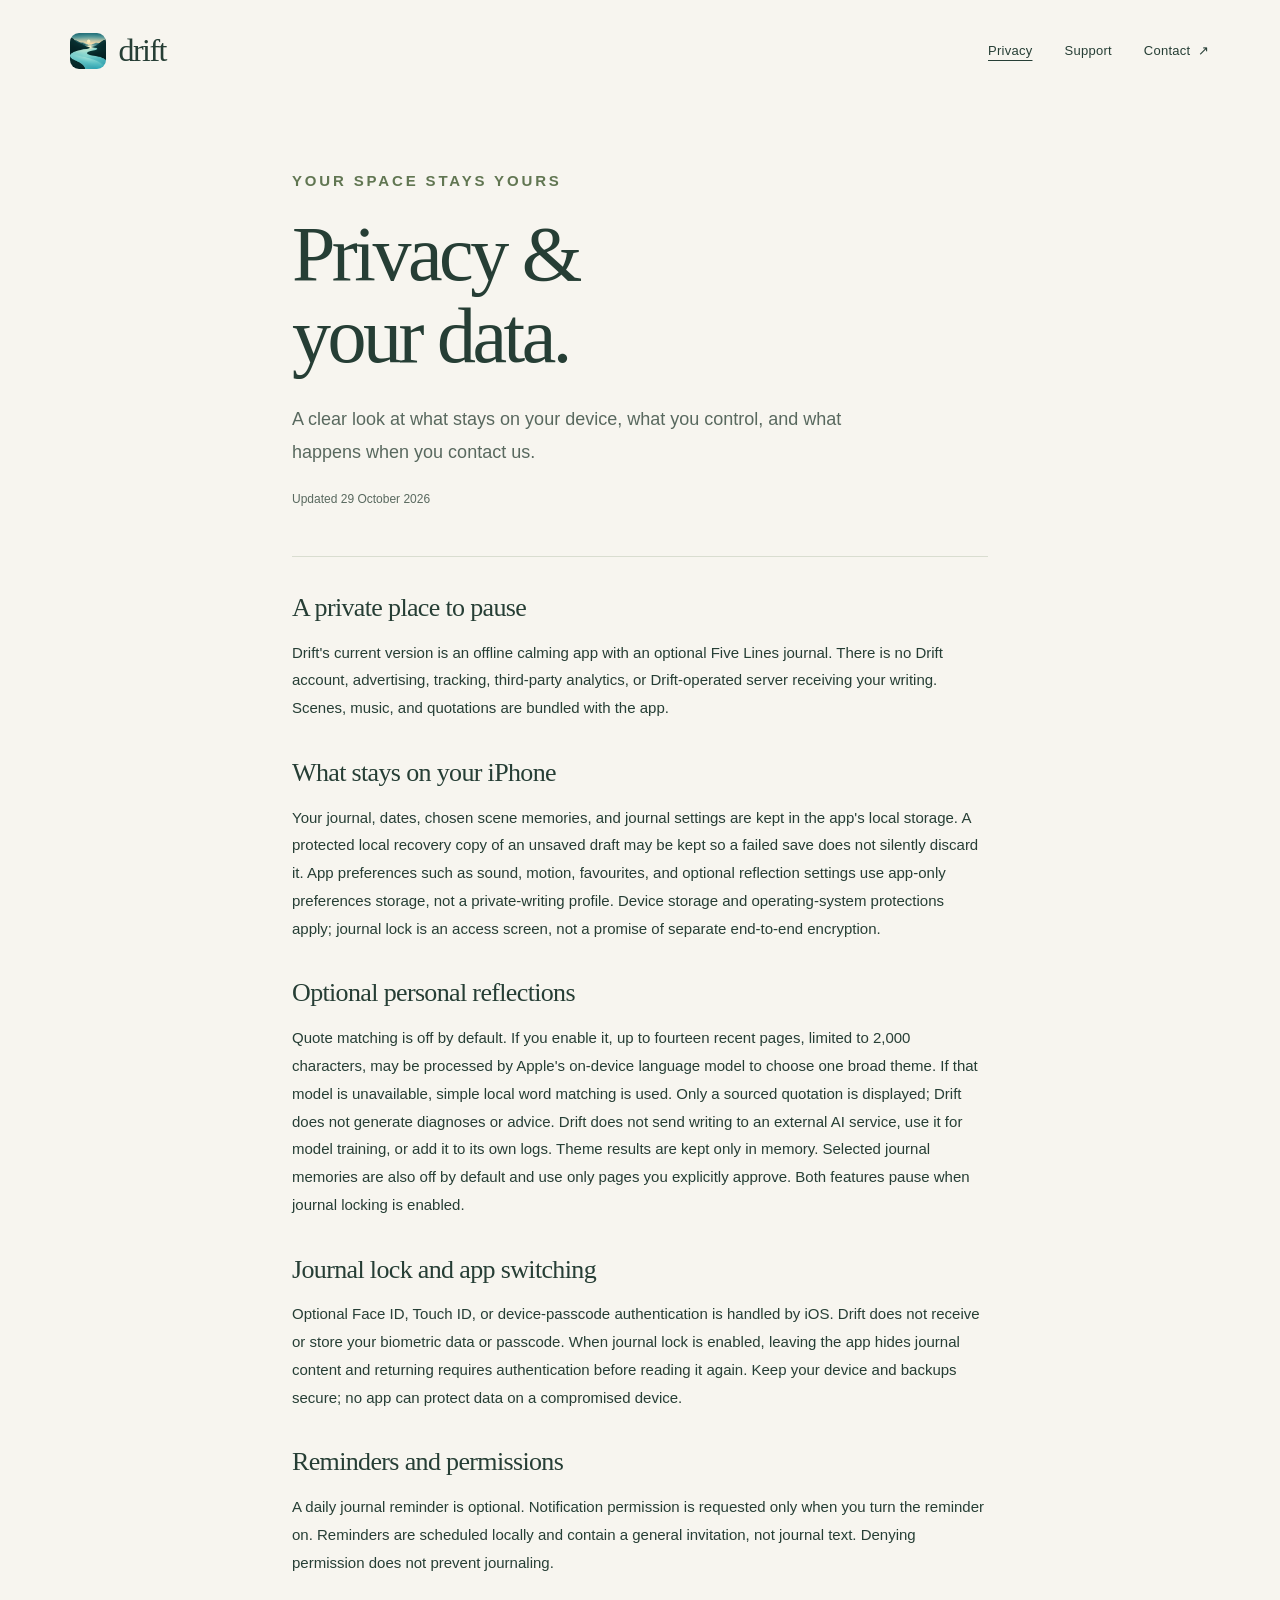
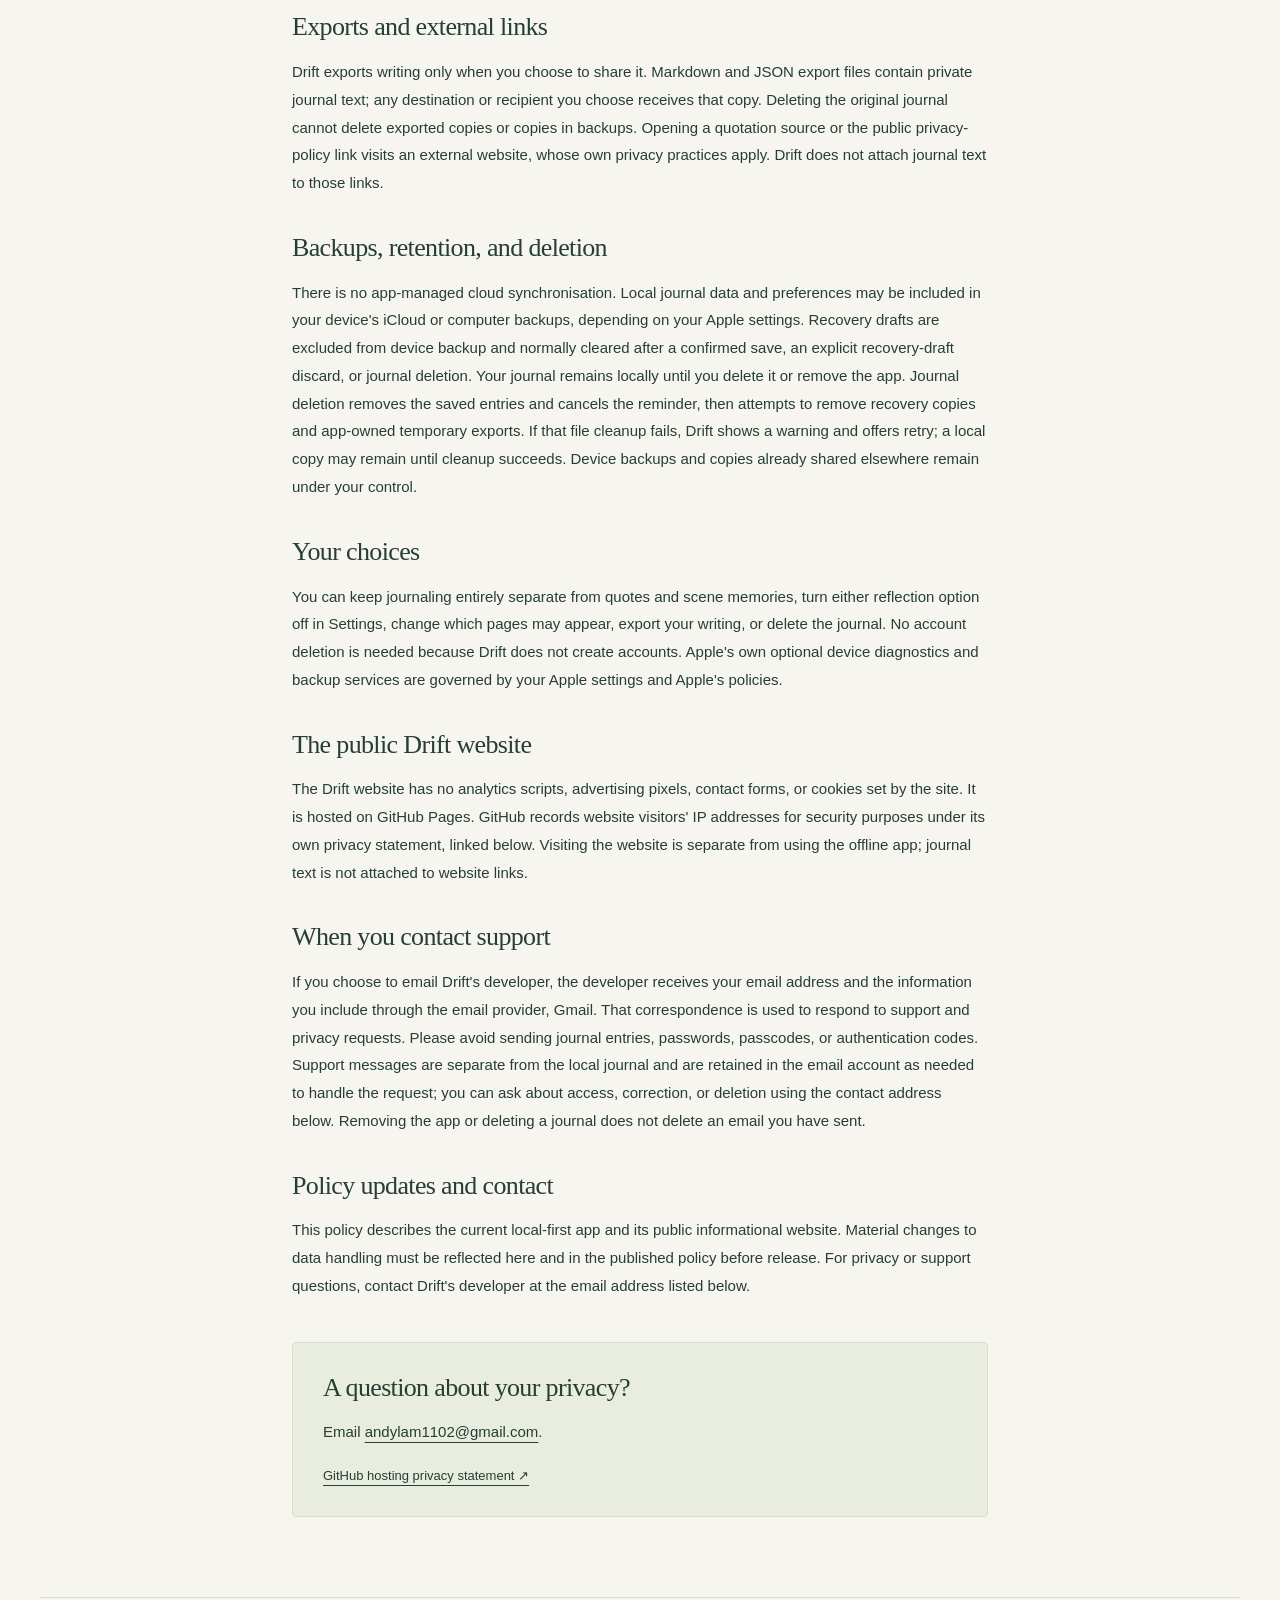
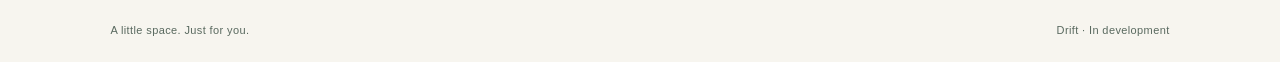
==== privacy/index.html @ 99b22d8b "Publish Drift privacy and support website" ====
<!doctype html>
<html lang="en">
<head>
  <meta charset="utf-8">
  <meta name="viewport" content="width=device-width, initial-scale=1">
  <meta name="color-scheme" content="light">
  <meta name="description" content="How Drift handles your journal, local storage, optional reflections, and support requests. Read the current privacy policy.">
  <title>Privacy &amp; your data — Drift</title>
  <link rel="canonical" href="https://shortycorgi.github.io/drift-website/privacy/">
  <meta property="og:type" content="website">
  <meta property="og:site_name" content="Drift">
  <meta property="og:title" content="Privacy &amp; your data — Drift">
  <meta property="og:description" content="How Drift handles your journal, local storage, optional reflections, and support requests. Read the current privacy policy.">
  <meta property="og:url" content="https://shortycorgi.github.io/drift-website/privacy/">
  <meta property="og:image" content="https://shortycorgi.github.io/drift-website/assets/app-icon.png">
  <meta property="og:image:alt" content="Drift app icon">
  <meta name="referrer" content="no-referrer">
  <link rel="icon" type="image/png" href="../assets/app-icon.png">
  <link rel="stylesheet" href="../styles.css">
</head>
<body class="document">
  <a class="skip-link" href="#main">Skip to content</a>
  <header class="site-header"><a class="brand" href="../" aria-label="Drift home"><img src="../assets/app-icon.png" width="36" height="36" alt=""><span>drift</span></a><nav aria-label="Main navigation"><a href="../privacy/" aria-current="page">Privacy</a><a href="../support/">Support</a><a href="mailto:andylam1102@gmail.com">Contact<span class="sr-only"> by email</span> <span aria-hidden="true">↗</span></a></nav></header>
  <main id="main" class="reading"><div class="page-heading"><p class="eyebrow">Your space stays yours</p><h1>Privacy &amp;<br>your data.</h1><p class="intro">A clear look at what stays on your device, what you control, and what happens when you contact us.</p><p class="updated">Updated 29 October 2026</p></div><div class="policy-sections"><section id="overview" data-policy-section="overview"><h2>A private place to pause</h2><p>Drift&#39;s current version is an offline calming app with an optional Five Lines journal. There is no Drift account, advertising, tracking, third-party analytics, or Drift-operated server receiving your writing. Scenes, music, and quotations are bundled with the app.</p></section>
<section id="storage" data-policy-section="storage"><h2>What stays on your iPhone</h2><p>Your journal, dates, chosen scene memories, and journal settings are kept in the app&#39;s local storage. A protected local recovery copy of an unsaved draft may be kept so a failed save does not silently discard it. App preferences such as sound, motion, favourites, and optional reflection settings use app-only preferences storage, not a private-writing profile. Device storage and operating-system protections apply; journal lock is an access screen, not a promise of separate end-to-end encryption.</p></section>
<section id="reflections" data-policy-section="reflections"><h2>Optional personal reflections</h2><p>Quote matching is off by default. If you enable it, up to fourteen recent pages, limited to 2,000 characters, may be processed by Apple&#39;s on-device language model to choose one broad theme. If that model is unavailable, simple local word matching is used. Only a sourced quotation is displayed; Drift does not generate diagnoses or advice. Drift does not send writing to an external AI service, use it for model training, or add it to its own logs. Theme results are kept only in memory. Selected journal memories are also off by default and use only pages you explicitly approve. Both features pause when journal locking is enabled.</p></section>
<section id="lock" data-policy-section="lock"><h2>Journal lock and app switching</h2><p>Optional Face ID, Touch ID, or device-passcode authentication is handled by iOS. Drift does not receive or store your biometric data or passcode. When journal lock is enabled, leaving the app hides journal content and returning requires authentication before reading it again. Keep your device and backups secure; no app can protect data on a compromised device.</p></section>
<section id="reminders" data-policy-section="reminders"><h2>Reminders and permissions</h2><p>A daily journal reminder is optional. Notification permission is requested only when you turn the reminder on. Reminders are scheduled locally and contain a general invitation, not journal text. Denying permission does not prevent journaling.</p></section>
<section id="sharing" data-policy-section="sharing"><h2>Exports and external links</h2><p>Drift exports writing only when you choose to share it. Markdown and JSON export files contain private journal text; any destination or recipient you choose receives that copy. Deleting the original journal cannot delete exported copies or copies in backups. Opening a quotation source or the public privacy-policy link visits an external website, whose own privacy practices apply. Drift does not attach journal text to those links.</p></section>
<section id="backups" data-policy-section="backups"><h2>Backups, retention, and deletion</h2><p>There is no app-managed cloud synchronisation. Local journal data and preferences may be included in your device&#39;s iCloud or computer backups, depending on your Apple settings. Recovery drafts are excluded from device backup and normally cleared after a confirmed save, an explicit recovery-draft discard, or journal deletion. Your journal remains locally until you delete it or remove the app. Journal deletion removes the saved entries and cancels the reminder, then attempts to remove recovery copies and app-owned temporary exports. If that file cleanup fails, Drift shows a warning and offers retry; a local copy may remain until cleanup succeeds. Device backups and copies already shared elsewhere remain under your control.</p></section>
<section id="control" data-policy-section="control"><h2>Your choices</h2><p>You can keep journaling entirely separate from quotes and scene memories, turn either reflection option off in Settings, change which pages may appear, export your writing, or delete the journal. No account deletion is needed because Drift does not create accounts. Apple&#39;s own optional device diagnostics and backup services are governed by your Apple settings and Apple&#39;s policies.</p></section>
<section id="website" data-policy-section="website"><h2>The public Drift website</h2><p>The Drift website has no analytics scripts, advertising pixels, contact forms, or cookies set by the site. It is hosted on GitHub Pages. GitHub records website visitors&#39; IP addresses for security purposes under its own privacy statement, linked below. Visiting the website is separate from using the offline app; journal text is not attached to website links.</p></section>
<section id="support" data-policy-section="support"><h2>When you contact support</h2><p>If you choose to email Drift&#39;s developer, the developer receives your email address and the information you include through the email provider, Gmail. That correspondence is used to respond to support and privacy requests. Please avoid sending journal entries, passwords, passcodes, or authentication codes. Support messages are separate from the local journal and are retained in the email account as needed to handle the request; you can ask about access, correction, or deletion using the contact address below. Removing the app or deleting a journal does not delete an email you have sent.</p></section>
<section id="changes" data-policy-section="changes"><h2>Policy updates and contact</h2><p>This policy describes the current local-first app and its public informational website. Material changes to data handling must be reflected here and in the published policy before release. For privacy or support questions, contact Drift&#39;s developer at the email address listed below.</p></section></div><aside class="contact-panel" aria-label="Privacy contact"><h2>A question about your privacy?</h2><p>Email <a href="mailto:andylam1102@gmail.com">andylam1102@gmail.com</a>.</p><p class="small"><a href="https://docs.github.com/en/site-policy/privacy-policies/github-general-privacy-statement" rel="noreferrer">GitHub hosting privacy statement <span aria-hidden="true">↗</span></a></p></aside></main>
  <footer class="site-footer"><span>A little space. Just for you.</span><span>Drift · In development</span></footer>
</body>
</html>
---- styles.css ----
:root{--cream:#f3f0e7;--paper:#f7f5ef;--ink:#263e35;--muted:#59695f;--sage:#c7d6b7;--line:#d9ddd0;font-family:-apple-system,BlinkMacSystemFont,"Segoe UI",sans-serif;font-synthesis:none;color:var(--ink);background:var(--paper)}*{box-sizing:border-box}html{scroll-behavior:smooth}body{margin:0}a{color:inherit;text-underline-offset:5px}a:hover{text-decoration-thickness:2px}a:focus-visible{outline:3px solid #779b5d;outline-offset:6px;border-radius:2px}.skip-link{position:absolute;top:12px;left:20px;padding:12px 18px;color:#142c22;background:var(--cream);z-index:10;transform:translateY(-180%)}.skip-link:focus{transform:translateY(0)}.site-header{display:flex;align-items:center;justify-content:space-between;gap:24px;padding:32px 5.5%;position:relative;z-index:2}.brand{display:inline-flex;align-items:center;gap:12px;text-decoration:none;font:32px Georgia,"Times New Roman",serif;letter-spacing:-1.5px}.brand img{border-radius:9px;object-fit:cover}.site-header nav{display:flex;gap:32px;font-size:13px;font-weight:500;letter-spacing:.02em}.site-header nav a{text-decoration:none}.site-header nav a:hover,.site-header nav a[aria-current]{text-decoration:underline}.site-header nav span{margin-left:4px}.site-footer{display:flex;justify-content:space-between;gap:20px;padding:26px 5.5%;font-size:11px;letter-spacing:.035em;color:var(--muted)}.home{min-height:100svh;background:#12261d;color:var(--cream);position:relative;isolation:isolate}.home:before{content:"";position:absolute;inset:0;z-index:-2;background:url("./assets/moss-garden.jpg") center 52%/cover no-repeat}.home:after{content:"";position:absolute;inset:0;z-index:-1;background:linear-gradient(90deg,rgba(10,26,18,.89) 0%,rgba(10,26,18,.77) 38%,rgba(10,26,18,.23) 100%),linear-gradient(0deg,rgba(10,26,18,.8),transparent 35%)}.home .site-header{padding-top:34px}.home .site-footer{color:#d0d7c9}.home a:focus-visible{outline-color:var(--sage)}.hero{min-height:calc(100svh - 178px);padding:10vh 8.5% 60px;display:flex;flex-direction:column;justify-content:center;position:relative}.hero-content{max-width:630px;padding-bottom:7vh}.eyebrow{text-transform:uppercase;font-size:10px;font-weight:600;letter-spacing:.19em;line-height:1.5;margin:0 0 24px}.hero .eyebrow{color:var(--sage);display:flex;align-items:center;gap:10px}.hero .eyebrow span{width:6px;height:6px;background:var(--sage);border-radius:50%}h1,h2{font-family:Georgia,"Times New Roman",serif;font-weight:400}h1{font-size:clamp(66px,7.6vw,112px);line-height:1.02;letter-spacing:-.055em;margin:0 0 30px}.hero h1 em{font-weight:400;color:#d0dfbd}.hero-description{max-width:370px;font-size:16px;line-height:1.85;color:#e2e6d8;margin:0 0 26px}.hero-details{display:flex;flex-wrap:wrap;gap:10px;font-size:11px;color:#d7dfcc;line-height:1.6}.text-link{display:inline-block;margin-top:39px;font-size:12px;text-decoration:none;border-bottom:1px solid #9bad8d;padding:0 0 9px}.text-link span{margin-left:30px}.scene-caption{position:absolute;right:5.5%;bottom:34px;font-size:10px;letter-spacing:.04em;color:#d7dfcc}.scene-caption span{margin:0 8px}.reading{max-width:760px;padding:66px 32px 80px;margin:0 auto}.page-heading{padding-bottom:28px;margin-bottom:25px;border-bottom:1px solid var(--line)}.page-heading .eyebrow{color:#617652}.reading h1{font-size:clamp(52px,7vw,78px);letter-spacing:-.045em;line-height:1.06;margin-bottom:25px}.intro{font-size:18px;line-height:1.75;color:var(--muted);max-width:570px}.updated{margin:28px 0 3px;font-size:12px;color:var(--muted)}.reading section{margin:34px 0}.reading h2{font-size:26px;line-height:1.3;letter-spacing:-.025em;margin:0 0 14px}.reading p{font-size:15px;line-height:1.85;margin:0 0 18px}.reading .intro{font-size:18px}.reading .updated{font-size:12px}.reading .contact-panel{padding:28px 30px;background:#e9eddf;border:1px solid #d7dfca;border-radius:4px;margin-top:42px}.contact-panel p:last-child{margin-bottom:0}.reading .small{font-size:13px;margin-top:18px}.support-page{max-width:760px}.support-page .page-heading{border:0;padding-bottom:0;margin-bottom:24px}.email-link{display:inline-block;font-size:clamp(17px,3.2vw,24px);line-height:1.5;margin-bottom:18px;overflow-wrap:anywhere}.email-link span{margin-left:9px}.quiet-note{border-top:1px solid var(--line);padding-top:28px}.quiet-note p{color:var(--muted)}.document .site-footer{border-top:1px solid var(--line);max-width:1200px;margin:auto}.sr-only{position:absolute;width:1px;height:1px;padding:0;overflow:hidden;clip:rect(0,0,0,0);white-space:nowrap;border:0}@media(min-width:1400px){.home:before{background-position:center 56%}.hero{padding-left:12%}}@media(max-width:640px){.site-header{padding:24px 6%;gap:14px}.brand{font-size:28px;gap:8px}.brand img{width:30px;height:30px;border-radius:8px}.site-header nav{gap:16px;font-size:11px}.site-header nav span{margin-left:0}.home .site-header{padding-top:26px}.hero{min-height:calc(100svh - 155px);padding:12vh 8% 80px;justify-content:flex-start}.hero-content{padding-bottom:30px}h1{font-size:76px}.hero-description{font-size:15px;max-width:310px}.home:after{background:linear-gradient(90deg,rgba(10,26,18,.86),rgba(10,26,18,.48)),linear-gradient(0deg,rgba(10,26,18,.8),transparent 65%)}.scene-caption{right:8%;bottom:28px;font-size:9px}.site-footer{padding:23px 6%;font-size:9px;gap:12px}.reading{padding:43px 24px 50px}.reading h1{font-size:57px}.reading .intro{font-size:17px}.reading h2{font-size:24px}.reading .contact-panel{padding:24px 22px}.eyebrow{font-size:9px;letter-spacing:.16em}}@media(max-width:360px){.site-header nav{gap:11px}.brand{font-size:25px}.brand img{display:none}h1{font-size:65px}.hero-details{font-size:10px;gap:7px}.site-footer{font-size:8px}}@media(prefers-reduced-motion:reduce){html{scroll-behavior:auto}*{animation:none!important;transition:none!important}}
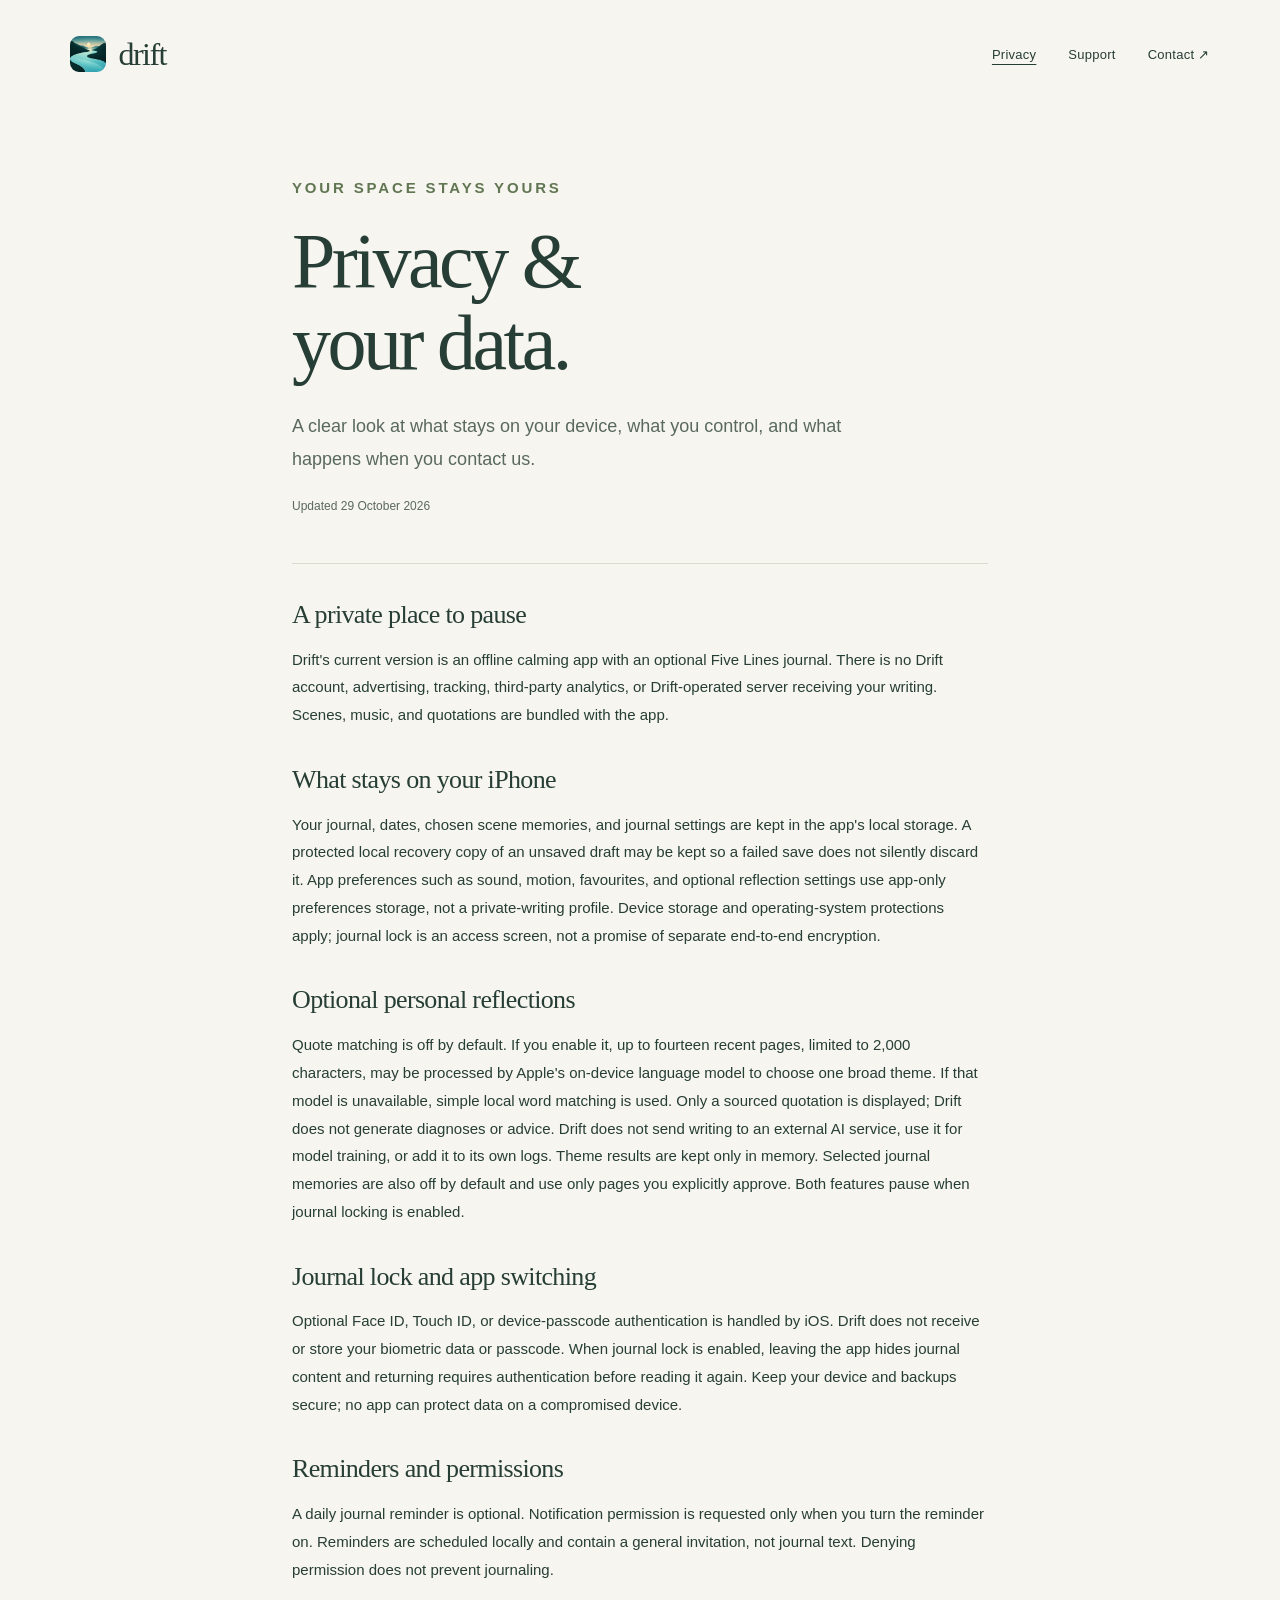
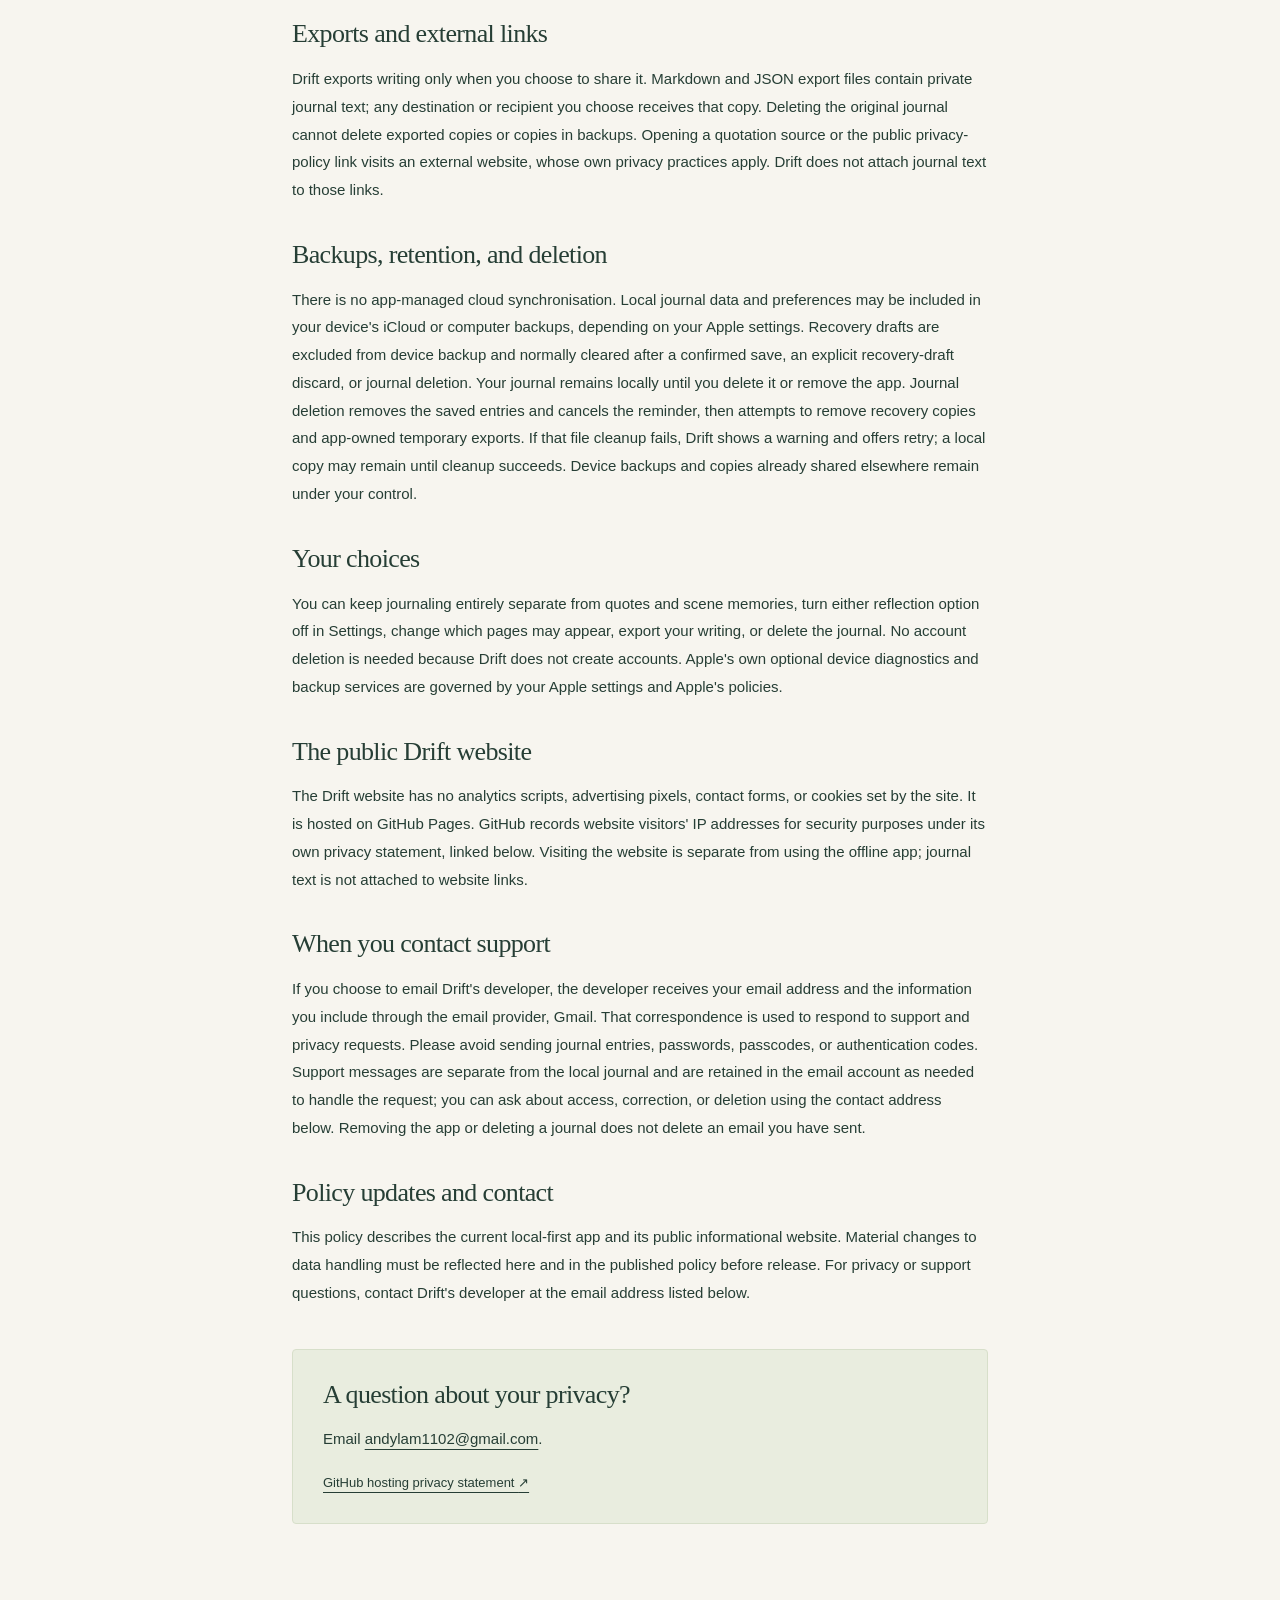
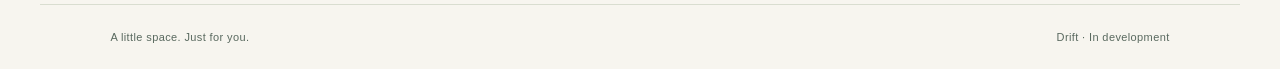
==== commit 607c12fd: "Fingerprint styles for reliable website updates" ====
--- a/privacy/index.html
+++ b/privacy/index.html
@@ -16,7 +16,7 @@
   <meta property="og:image:alt" content="Drift app icon">
   <meta name="referrer" content="no-referrer">
   <link rel="icon" type="image/png" href="../assets/app-icon.png">
-  <link rel="stylesheet" href="../styles.css">
+  <link rel="stylesheet" href="../styles.css?v=c49a6e7a7d03">
 </head>
 <body class="document">
   <a class="skip-link" href="#main">Skip to content</a>
--- a/styles.css
+++ b/styles.css
@@ -1 +1 @@
-:root{--cream:#f3f0e7;--paper:#f7f5ef;--ink:#263e35;--muted:#59695f;--sage:#c7d6b7;--line:#d9ddd0;font-family:-apple-system,BlinkMacSystemFont,"Segoe UI",sans-serif;font-synthesis:none;color:var(--ink);background:var(--paper)}*{box-sizing:border-box}html{scroll-behavior:smooth}body{margin:0}a{color:inherit;text-underline-offset:5px}a:hover{text-decoration-thickness:2px}a:focus-visible{outline:3px solid #779b5d;outline-offset:6px;border-radius:2px}.skip-link{position:absolute;top:12px;left:20px;padding:12px 18px;color:#142c22;background:var(--cream);z-index:10;transform:translateY(-180%)}.skip-link:focus{transform:translateY(0)}.site-header{display:flex;align-items:center;justify-content:space-between;gap:24px;padding:32px 5.5%;position:relative;z-index:2}.brand{display:inline-flex;align-items:center;gap:12px;text-decoration:none;font:32px Georgia,"Times New Roman",serif;letter-spacing:-1.5px}.brand img{border-radius:9px;object-fit:cover}.site-header nav{display:flex;gap:32px;font-size:13px;font-weight:500;letter-spacing:.02em}.site-header nav a{text-decoration:none}.site-header nav a:hover,.site-header nav a[aria-current]{text-decoration:underline}.site-header nav span{margin-left:4px}.site-footer{display:flex;justify-content:space-between;gap:20px;padding:26px 5.5%;font-size:11px;letter-spacing:.035em;color:var(--muted)}.home{min-height:100svh;background:#12261d;color:var(--cream);position:relative;isolation:isolate}.home:before{content:"";position:absolute;inset:0;z-index:-2;background:url("./assets/moss-garden.jpg") center 52%/cover no-repeat}.home:after{content:"";position:absolute;inset:0;z-index:-1;background:linear-gradient(90deg,rgba(10,26,18,.89) 0%,rgba(10,26,18,.77) 38%,rgba(10,26,18,.23) 100%),linear-gradient(0deg,rgba(10,26,18,.8),transparent 35%)}.home .site-header{padding-top:34px}.home .site-footer{color:#d0d7c9}.home a:focus-visible{outline-color:var(--sage)}.hero{min-height:calc(100svh - 178px);padding:10vh 8.5% 60px;display:flex;flex-direction:column;justify-content:center;position:relative}.hero-content{max-width:630px;padding-bottom:7vh}.eyebrow{text-transform:uppercase;font-size:10px;font-weight:600;letter-spacing:.19em;line-height:1.5;margin:0 0 24px}.hero .eyebrow{color:var(--sage);display:flex;align-items:center;gap:10px}.hero .eyebrow span{width:6px;height:6px;background:var(--sage);border-radius:50%}h1,h2{font-family:Georgia,"Times New Roman",serif;font-weight:400}h1{font-size:clamp(66px,7.6vw,112px);line-height:1.02;letter-spacing:-.055em;margin:0 0 30px}.hero h1 em{font-weight:400;color:#d0dfbd}.hero-description{max-width:370px;font-size:16px;line-height:1.85;color:#e2e6d8;margin:0 0 26px}.hero-details{display:flex;flex-wrap:wrap;gap:10px;font-size:11px;color:#d7dfcc;line-height:1.6}.text-link{display:inline-block;margin-top:39px;font-size:12px;text-decoration:none;border-bottom:1px solid #9bad8d;padding:0 0 9px}.text-link span{margin-left:30px}.scene-caption{position:absolute;right:5.5%;bottom:34px;font-size:10px;letter-spacing:.04em;color:#d7dfcc}.scene-caption span{margin:0 8px}.reading{max-width:760px;padding:66px 32px 80px;margin:0 auto}.page-heading{padding-bottom:28px;margin-bottom:25px;border-bottom:1px solid var(--line)}.page-heading .eyebrow{color:#617652}.reading h1{font-size:clamp(52px,7vw,78px);letter-spacing:-.045em;line-height:1.06;margin-bottom:25px}.intro{font-size:18px;line-height:1.75;color:var(--muted);max-width:570px}.updated{margin:28px 0 3px;font-size:12px;color:var(--muted)}.reading section{margin:34px 0}.reading h2{font-size:26px;line-height:1.3;letter-spacing:-.025em;margin:0 0 14px}.reading p{font-size:15px;line-height:1.85;margin:0 0 18px}.reading .intro{font-size:18px}.reading .updated{font-size:12px}.reading .contact-panel{padding:28px 30px;background:#e9eddf;border:1px solid #d7dfca;border-radius:4px;margin-top:42px}.contact-panel p:last-child{margin-bottom:0}.reading .small{font-size:13px;margin-top:18px}.support-page{max-width:760px}.support-page .page-heading{border:0;padding-bottom:0;margin-bottom:24px}.email-link{display:inline-block;font-size:clamp(17px,3.2vw,24px);line-height:1.5;margin-bottom:18px;overflow-wrap:anywhere}.email-link span{margin-left:9px}.quiet-note{border-top:1px solid var(--line);padding-top:28px}.quiet-note p{color:var(--muted)}.document .site-footer{border-top:1px solid var(--line);max-width:1200px;margin:auto}.sr-only{position:absolute;width:1px;height:1px;padding:0;overflow:hidden;clip:rect(0,0,0,0);white-space:nowrap;border:0}@media(min-width:1400px){.home:before{background-position:center 56%}.hero{padding-left:12%}}@media(max-width:640px){.site-header{padding:24px 6%;gap:14px}.brand{font-size:28px;gap:8px}.brand img{width:30px;height:30px;border-radius:8px}.site-header nav{gap:16px;font-size:11px}.site-header nav span{margin-left:0}.home .site-header{padding-top:26px}.hero{min-height:calc(100svh - 155px);padding:12vh 8% 80px;justify-content:flex-start}.hero-content{padding-bottom:30px}h1{font-size:76px}.hero-description{font-size:15px;max-width:310px}.home:after{background:linear-gradient(90deg,rgba(10,26,18,.86),rgba(10,26,18,.48)),linear-gradient(0deg,rgba(10,26,18,.8),transparent 65%)}.scene-caption{right:8%;bottom:28px;font-size:9px}.site-footer{padding:23px 6%;font-size:9px;gap:12px}.reading{padding:43px 24px 50px}.reading h1{font-size:57px}.reading .intro{font-size:17px}.reading h2{font-size:24px}.reading .contact-panel{padding:24px 22px}.eyebrow{font-size:9px;letter-spacing:.16em}}@media(max-width:360px){.site-header nav{gap:11px}.brand{font-size:25px}.brand img{display:none}h1{font-size:65px}.hero-details{font-size:10px;gap:7px}.site-footer{font-size:8px}}@media(prefers-reduced-motion:reduce){html{scroll-behavior:auto}*{animation:none!important;transition:none!important}}
+:root{--cream:#f3f0e7;--paper:#f7f5ef;--ink:#263e35;--muted:#59695f;--sage:#c7d6b7;--line:#d9ddd0;font-family:-apple-system,BlinkMacSystemFont,"Segoe UI",sans-serif;font-synthesis:none;color:var(--ink);background:var(--paper)}*{box-sizing:border-box}html{scroll-behavior:smooth}body{margin:0}a{color:inherit;text-underline-offset:5px}a:hover{text-decoration-thickness:2px}a:focus-visible{outline:3px solid #779b5d;outline-offset:6px;border-radius:2px}.skip-link{position:absolute;top:12px;left:20px;padding:12px 18px;color:#142c22;background:var(--cream);z-index:10;transform:translateY(-180%)}.skip-link:focus{transform:translateY(0)}.site-header{display:flex;align-items:center;justify-content:space-between;gap:24px;padding:32px 5.5%;position:relative;z-index:2}.brand{min-height:44px;display:inline-flex;align-items:center;gap:12px;text-decoration:none;font:32px Georgia,"Times New Roman",serif;letter-spacing:-1.5px}.brand img{border-radius:9px;object-fit:cover}.site-header nav{display:flex;gap:32px;font-size:13px;font-weight:500;letter-spacing:.02em}.site-header nav a{min-height:44px;display:inline-flex;align-items:center;text-decoration:none}.site-header nav a:hover,.site-header nav a[aria-current]{text-decoration:underline}.site-header nav span{margin-left:4px}.site-footer{display:flex;justify-content:space-between;gap:20px;padding:26px 5.5%;font-size:11px;letter-spacing:.035em;color:var(--muted)}.home{min-height:100svh;background:#12261d;color:var(--cream);position:relative;isolation:isolate}.home:before{content:"";position:absolute;inset:0;z-index:-2;background:url("./assets/moss-garden.jpg") center 52%/cover no-repeat}.home:after{content:"";position:absolute;inset:0;z-index:-1;background:linear-gradient(90deg,rgba(10,26,18,.89) 0%,rgba(10,26,18,.77) 38%,rgba(10,26,18,.23) 100%),linear-gradient(0deg,rgba(10,26,18,.8),transparent 35%)}.home .site-header{padding-top:34px}.home .site-footer{color:#d0d7c9}.home a:focus-visible{outline-color:var(--sage)}.hero{min-height:calc(100svh - 178px);padding:10vh 8.5% 60px;display:flex;flex-direction:column;justify-content:center;position:relative}.hero-content{max-width:630px;padding-bottom:7vh}.eyebrow{text-transform:uppercase;font-size:10px;font-weight:600;letter-spacing:.19em;line-height:1.5;margin:0 0 24px}.hero .eyebrow{color:var(--sage);display:flex;align-items:center;gap:10px}.hero .eyebrow span{width:6px;height:6px;background:var(--sage);border-radius:50%}h1,h2{font-family:Georgia,"Times New Roman",serif;font-weight:400}h1{font-size:clamp(66px,7.6vw,112px);line-height:1.02;letter-spacing:-.055em;margin:0 0 30px}.hero h1 em{font-weight:400;color:#d0dfbd}.hero-description{max-width:370px;font-size:16px;line-height:1.85;color:#e2e6d8;margin:0 0 26px}.hero-details{display:flex;flex-wrap:wrap;gap:10px;font-size:11px;color:#d7dfcc;line-height:1.6}.text-link{display:inline-block;margin-top:39px;font-size:12px;text-decoration:none;border-bottom:1px solid #9bad8d;padding:0 0 9px}.text-link span{margin-left:30px}.scene-caption{position:absolute;right:5.5%;bottom:34px;font-size:10px;letter-spacing:.04em;color:#d7dfcc}.scene-caption span{margin:0 8px}.reading{max-width:760px;padding:66px 32px 80px;margin:0 auto}.page-heading{padding-bottom:28px;margin-bottom:25px;border-bottom:1px solid var(--line)}.page-heading .eyebrow{color:#617652}.reading h1{font-size:clamp(52px,7vw,78px);letter-spacing:-.045em;line-height:1.06;margin-bottom:25px}.intro{font-size:18px;line-height:1.75;color:var(--muted);max-width:570px}.updated{margin:28px 0 3px;font-size:12px;color:var(--muted)}.reading section{margin:34px 0}.reading h2{font-size:26px;line-height:1.3;letter-spacing:-.025em;margin:0 0 14px}.reading p{font-size:15px;line-height:1.85;margin:0 0 18px}.reading .intro{font-size:18px}.reading .updated{font-size:12px}.reading .contact-panel{padding:28px 30px;background:#e9eddf;border:1px solid #d7dfca;border-radius:4px;margin-top:42px}.contact-panel p:last-child{margin-bottom:0}.reading .small{font-size:13px;margin-top:18px}.support-page{max-width:760px}.support-page .page-heading{border:0;padding-bottom:0;margin-bottom:24px}.email-link{display:inline-block;font-size:clamp(17px,3.2vw,24px);line-height:1.5;margin-bottom:18px;overflow-wrap:anywhere}.email-link span{margin-left:9px}.quiet-note{border-top:1px solid var(--line);padding-top:28px}.quiet-note p{color:var(--muted)}.document .site-footer{border-top:1px solid var(--line);max-width:1200px;margin:auto}.sr-only{position:absolute;width:1px;height:1px;padding:0;overflow:hidden;clip:rect(0,0,0,0);white-space:nowrap;border:0}@media(min-width:1400px){.home:before{background-position:center 56%}.hero{padding-left:12%}}@media(max-width:640px){.site-header{padding:24px 6%;gap:14px}.brand{font-size:28px;gap:8px}.brand img{width:30px;height:30px;border-radius:8px}.site-header nav{gap:16px;font-size:11px}.site-header nav span{margin-left:0}.home .site-header{padding-top:26px}.hero{min-height:calc(100svh - 155px);padding:12vh 8% 80px;justify-content:flex-start}.hero-content{padding-bottom:30px}h1{font-size:76px}.hero-description{font-size:15px;max-width:310px}.home:after{background:linear-gradient(90deg,rgba(10,26,18,.86),rgba(10,26,18,.48)),linear-gradient(0deg,rgba(10,26,18,.8),transparent 65%)}.scene-caption{right:8%;bottom:28px;font-size:9px}.site-footer{padding:23px 6%;font-size:9px;gap:12px}.reading{padding:43px 24px 50px}.reading h1{font-size:57px}.reading .intro{font-size:17px}.reading h2{font-size:24px}.reading .contact-panel{padding:24px 22px}.eyebrow{font-size:9px;letter-spacing:.16em}}@media(max-width:360px){.site-header nav{gap:11px}.brand{font-size:25px}.brand img{display:none}h1{font-size:65px}.hero-details{font-size:10px;gap:7px}.site-footer{font-size:8px}}@media(prefers-reduced-motion:reduce){html{scroll-behavior:auto}*{animation:none!important;transition:none!important}}
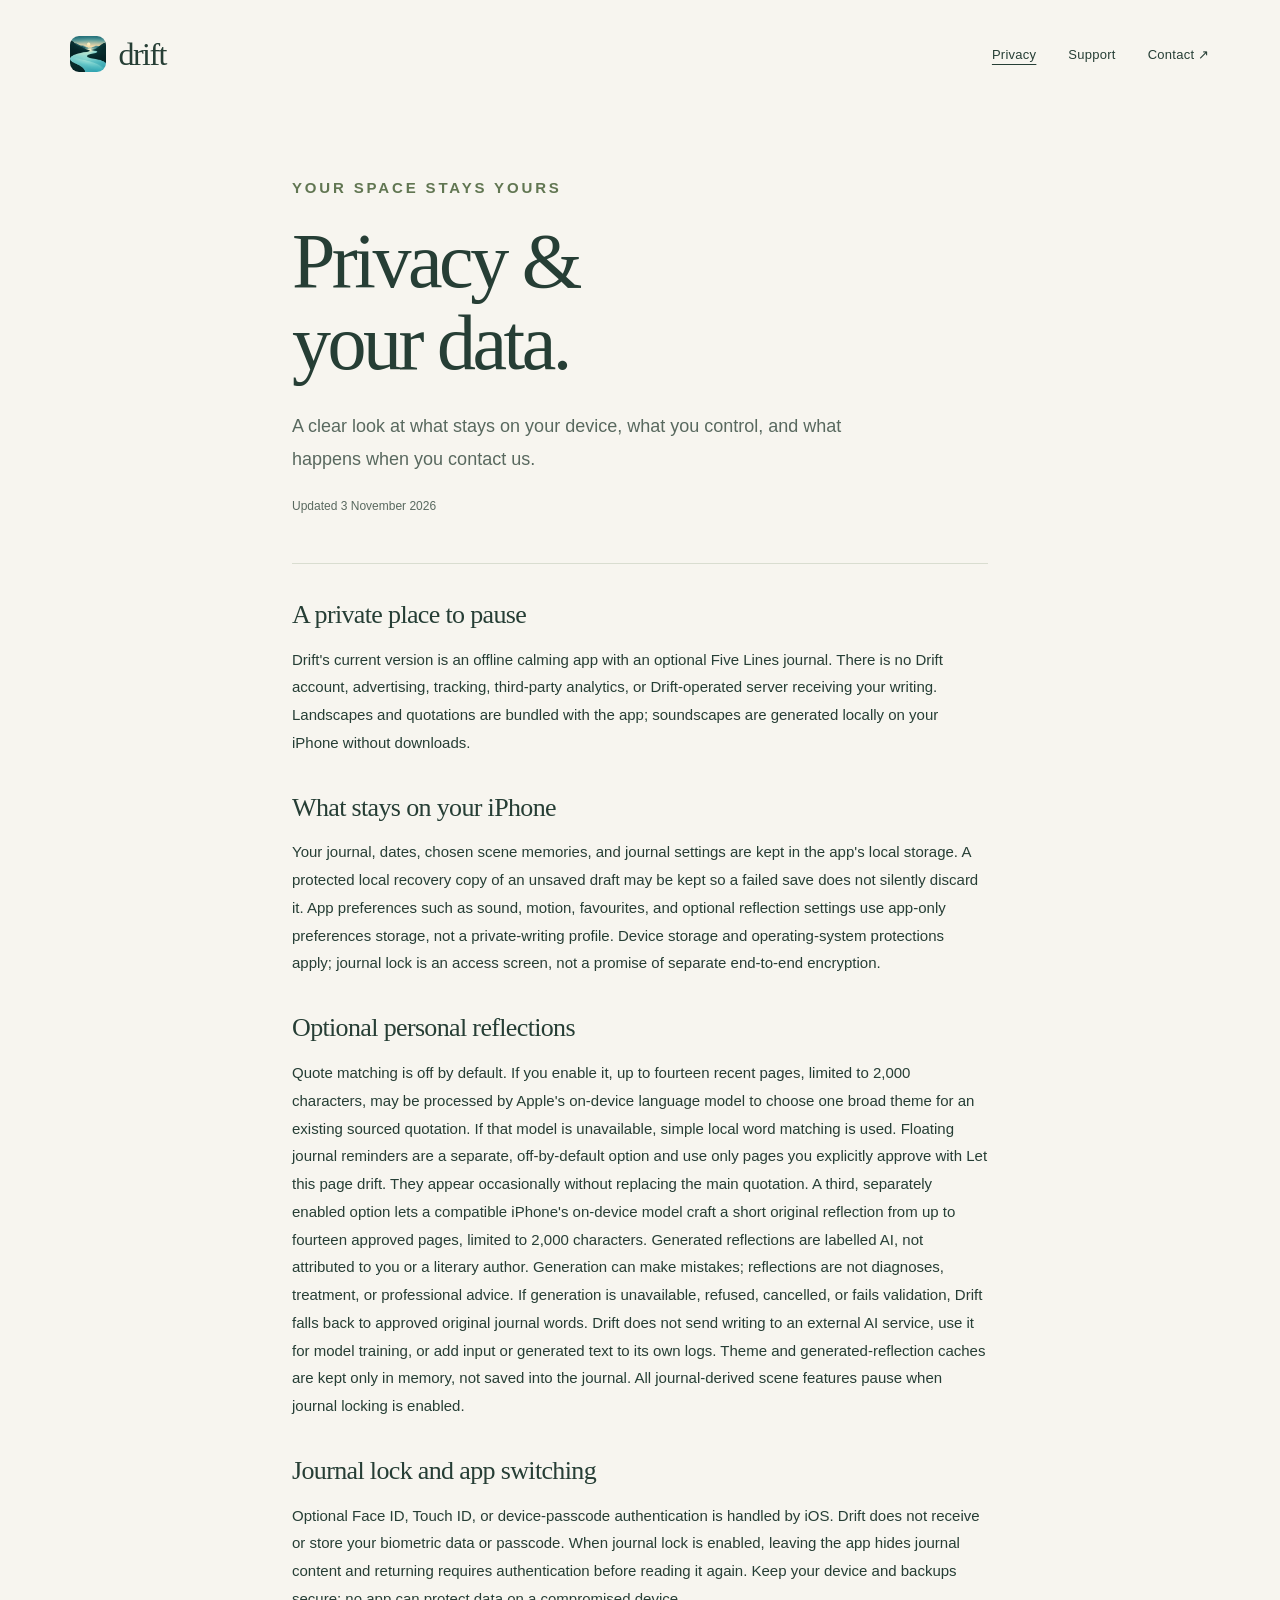
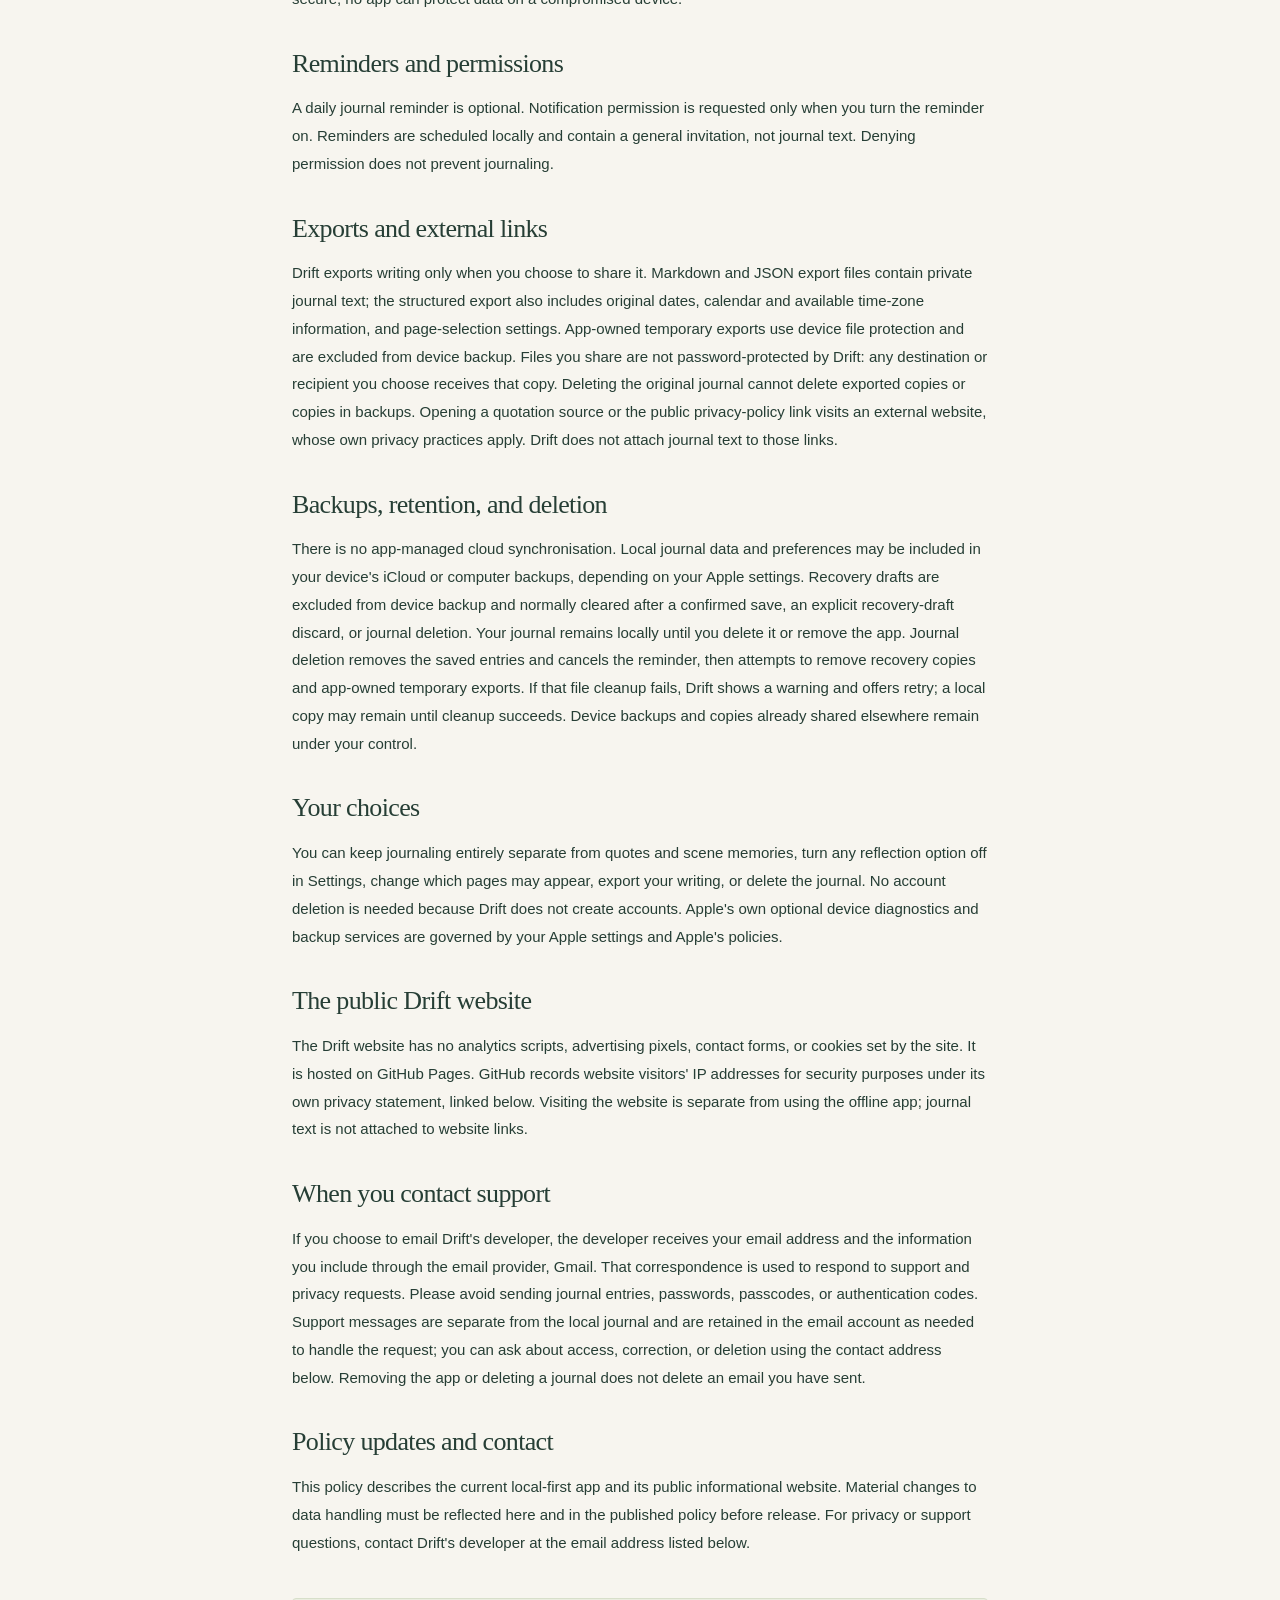
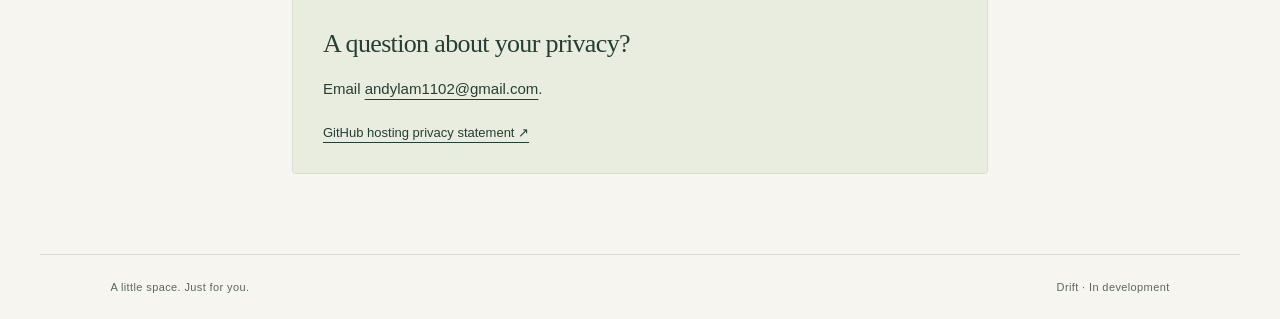
==== commit 8849d6a6: "Update privacy policy for private journal reflections and exports" ====
--- a/privacy/index.html
+++ b/privacy/index.html
@@ -21,14 +21,14 @@
 <body class="document">
   <a class="skip-link" href="#main">Skip to content</a>
   <header class="site-header"><a class="brand" href="../" aria-label="Drift home"><img src="../assets/app-icon.png" width="36" height="36" alt=""><span>drift</span></a><nav aria-label="Main navigation"><a href="../privacy/" aria-current="page">Privacy</a><a href="../support/">Support</a><a href="mailto:andylam1102@gmail.com">Contact<span class="sr-only"> by email</span> <span aria-hidden="true">↗</span></a></nav></header>
-  <main id="main" class="reading"><div class="page-heading"><p class="eyebrow">Your space stays yours</p><h1>Privacy &amp;<br>your data.</h1><p class="intro">A clear look at what stays on your device, what you control, and what happens when you contact us.</p><p class="updated">Updated 29 October 2026</p></div><div class="policy-sections"><section id="overview" data-policy-section="overview"><h2>A private place to pause</h2><p>Drift&#39;s current version is an offline calming app with an optional Five Lines journal. There is no Drift account, advertising, tracking, third-party analytics, or Drift-operated server receiving your writing. Scenes, music, and quotations are bundled with the app.</p></section>
+  <main id="main" class="reading"><div class="page-heading"><p class="eyebrow">Your space stays yours</p><h1>Privacy &amp;<br>your data.</h1><p class="intro">A clear look at what stays on your device, what you control, and what happens when you contact us.</p><p class="updated">Updated 3 November 2026</p></div><div class="policy-sections"><section id="overview" data-policy-section="overview"><h2>A private place to pause</h2><p>Drift&#39;s current version is an offline calming app with an optional Five Lines journal. There is no Drift account, advertising, tracking, third-party analytics, or Drift-operated server receiving your writing. Landscapes and quotations are bundled with the app; soundscapes are generated locally on your iPhone without downloads.</p></section>
 <section id="storage" data-policy-section="storage"><h2>What stays on your iPhone</h2><p>Your journal, dates, chosen scene memories, and journal settings are kept in the app&#39;s local storage. A protected local recovery copy of an unsaved draft may be kept so a failed save does not silently discard it. App preferences such as sound, motion, favourites, and optional reflection settings use app-only preferences storage, not a private-writing profile. Device storage and operating-system protections apply; journal lock is an access screen, not a promise of separate end-to-end encryption.</p></section>
-<section id="reflections" data-policy-section="reflections"><h2>Optional personal reflections</h2><p>Quote matching is off by default. If you enable it, up to fourteen recent pages, limited to 2,000 characters, may be processed by Apple&#39;s on-device language model to choose one broad theme. If that model is unavailable, simple local word matching is used. Only a sourced quotation is displayed; Drift does not generate diagnoses or advice. Drift does not send writing to an external AI service, use it for model training, or add it to its own logs. Theme results are kept only in memory. Selected journal memories are also off by default and use only pages you explicitly approve. Both features pause when journal locking is enabled.</p></section>
+<section id="reflections" data-policy-section="reflections"><h2>Optional personal reflections</h2><p>Quote matching is off by default. If you enable it, up to fourteen recent pages, limited to 2,000 characters, may be processed by Apple&#39;s on-device language model to choose one broad theme for an existing sourced quotation. If that model is unavailable, simple local word matching is used. Floating journal reminders are a separate, off-by-default option and use only pages you explicitly approve with Let this page drift. They appear occasionally without replacing the main quotation. A third, separately enabled option lets a compatible iPhone&#39;s on-device model craft a short original reflection from up to fourteen approved pages, limited to 2,000 characters. Generated reflections are labelled AI, not attributed to you or a literary author. Generation can make mistakes; reflections are not diagnoses, treatment, or professional advice. If generation is unavailable, refused, cancelled, or fails validation, Drift falls back to approved original journal words. Drift does not send writing to an external AI service, use it for model training, or add input or generated text to its own logs. Theme and generated-reflection caches are kept only in memory, not saved into the journal. All journal-derived scene features pause when journal locking is enabled.</p></section>
 <section id="lock" data-policy-section="lock"><h2>Journal lock and app switching</h2><p>Optional Face ID, Touch ID, or device-passcode authentication is handled by iOS. Drift does not receive or store your biometric data or passcode. When journal lock is enabled, leaving the app hides journal content and returning requires authentication before reading it again. Keep your device and backups secure; no app can protect data on a compromised device.</p></section>
 <section id="reminders" data-policy-section="reminders"><h2>Reminders and permissions</h2><p>A daily journal reminder is optional. Notification permission is requested only when you turn the reminder on. Reminders are scheduled locally and contain a general invitation, not journal text. Denying permission does not prevent journaling.</p></section>
-<section id="sharing" data-policy-section="sharing"><h2>Exports and external links</h2><p>Drift exports writing only when you choose to share it. Markdown and JSON export files contain private journal text; any destination or recipient you choose receives that copy. Deleting the original journal cannot delete exported copies or copies in backups. Opening a quotation source or the public privacy-policy link visits an external website, whose own privacy practices apply. Drift does not attach journal text to those links.</p></section>
+<section id="sharing" data-policy-section="sharing"><h2>Exports and external links</h2><p>Drift exports writing only when you choose to share it. Markdown and JSON export files contain private journal text; the structured export also includes original dates, calendar and available time-zone information, and page-selection settings. App-owned temporary exports use device file protection and are excluded from device backup. Files you share are not password-protected by Drift: any destination or recipient you choose receives that copy. Deleting the original journal cannot delete exported copies or copies in backups. Opening a quotation source or the public privacy-policy link visits an external website, whose own privacy practices apply. Drift does not attach journal text to those links.</p></section>
 <section id="backups" data-policy-section="backups"><h2>Backups, retention, and deletion</h2><p>There is no app-managed cloud synchronisation. Local journal data and preferences may be included in your device&#39;s iCloud or computer backups, depending on your Apple settings. Recovery drafts are excluded from device backup and normally cleared after a confirmed save, an explicit recovery-draft discard, or journal deletion. Your journal remains locally until you delete it or remove the app. Journal deletion removes the saved entries and cancels the reminder, then attempts to remove recovery copies and app-owned temporary exports. If that file cleanup fails, Drift shows a warning and offers retry; a local copy may remain until cleanup succeeds. Device backups and copies already shared elsewhere remain under your control.</p></section>
-<section id="control" data-policy-section="control"><h2>Your choices</h2><p>You can keep journaling entirely separate from quotes and scene memories, turn either reflection option off in Settings, change which pages may appear, export your writing, or delete the journal. No account deletion is needed because Drift does not create accounts. Apple&#39;s own optional device diagnostics and backup services are governed by your Apple settings and Apple&#39;s policies.</p></section>
+<section id="control" data-policy-section="control"><h2>Your choices</h2><p>You can keep journaling entirely separate from quotes and scene memories, turn any reflection option off in Settings, change which pages may appear, export your writing, or delete the journal. No account deletion is needed because Drift does not create accounts. Apple&#39;s own optional device diagnostics and backup services are governed by your Apple settings and Apple&#39;s policies.</p></section>
 <section id="website" data-policy-section="website"><h2>The public Drift website</h2><p>The Drift website has no analytics scripts, advertising pixels, contact forms, or cookies set by the site. It is hosted on GitHub Pages. GitHub records website visitors&#39; IP addresses for security purposes under its own privacy statement, linked below. Visiting the website is separate from using the offline app; journal text is not attached to website links.</p></section>
 <section id="support" data-policy-section="support"><h2>When you contact support</h2><p>If you choose to email Drift&#39;s developer, the developer receives your email address and the information you include through the email provider, Gmail. That correspondence is used to respond to support and privacy requests. Please avoid sending journal entries, passwords, passcodes, or authentication codes. Support messages are separate from the local journal and are retained in the email account as needed to handle the request; you can ask about access, correction, or deletion using the contact address below. Removing the app or deleting a journal does not delete an email you have sent.</p></section>
 <section id="changes" data-policy-section="changes"><h2>Policy updates and contact</h2><p>This policy describes the current local-first app and its public informational website. Material changes to data handling must be reflected here and in the published policy before release. For privacy or support questions, contact Drift&#39;s developer at the email address listed below.</p></section></div><aside class="contact-panel" aria-label="Privacy contact"><h2>A question about your privacy?</h2><p>Email <a href="mailto:andylam1102@gmail.com">andylam1102@gmail.com</a>.</p><p class="small"><a href="https://docs.github.com/en/site-policy/privacy-policies/github-general-privacy-statement" rel="noreferrer">GitHub hosting privacy statement <span aria-hidden="true">↗</span></a></p></aside></main>
